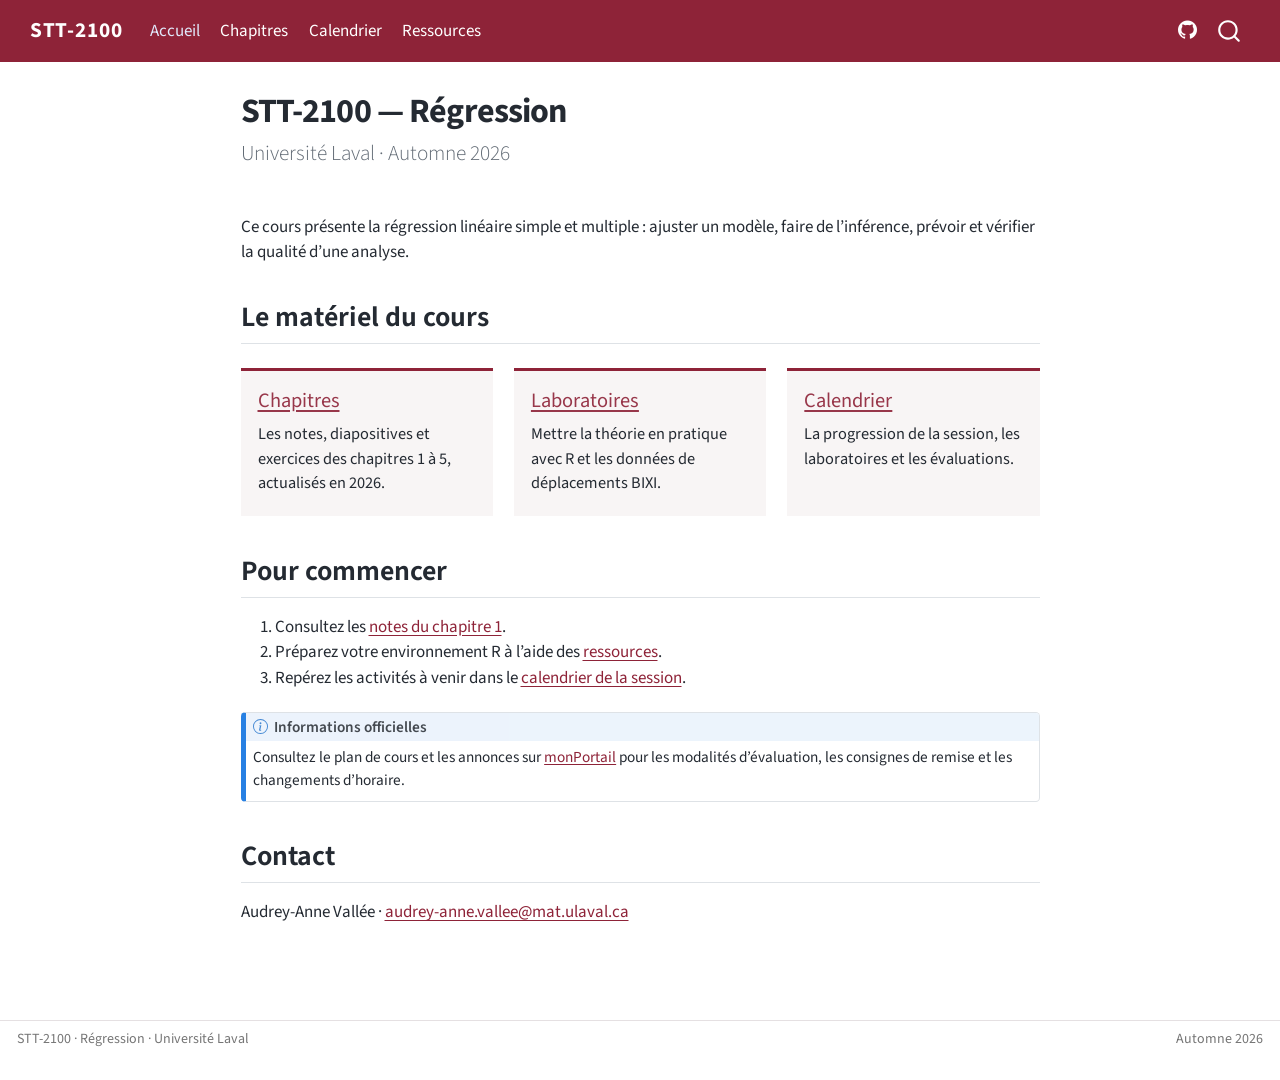
==== index.html @ 22b491d0 "Publier le site depuis STT-2100-Source (b36189ffb879fef04b51cada7df7cd076e72621f)" ====
<!DOCTYPE html>
<html xmlns="http://www.w3.org/1999/xhtml" lang="fr" xml:lang="fr"><head>

<meta charset="utf-8">
<meta name="generator" content="quarto-1.9.37">

<meta name="viewport" content="width=device-width, initial-scale=1.0, user-scalable=yes">


<title>STT-2100 — Régression – STT-2100</title>
<style>
/* Default styles provided by pandoc.
** See https://pandoc.org/MANUAL.html#variables-for-html for config info.
*/
code{white-space: pre-wrap;}
span.smallcaps{font-variant: small-caps;}
div.columns{display: flex; gap: min(4vw, 1.5em);}
div.column{flex: auto; overflow-x: auto;}
div.hanging-indent{margin-left: 1.5em; text-indent: -1.5em;}
ul.task-list{list-style: none;}
ul.task-list li input[type="checkbox"] {
  width: 0.8em;
  margin: 0 0.8em 0.2em -1em; /* quarto-specific, see https://github.com/quarto-dev/quarto-cli/issues/4556 */ 
  vertical-align: middle;
}
</style>


<script src="site_libs/quarto-nav/quarto-nav.js"></script>
<script src="site_libs/quarto-nav/headroom.min.js"></script>
<script src="site_libs/clipboard/clipboard.min.js"></script>
<script src="site_libs/quarto-search/autocomplete.umd.js"></script>
<script src="site_libs/quarto-search/fuse.min.js"></script>
<script src="site_libs/quarto-search/quarto-search.js"></script>
<meta name="quarto:offset" content="./">
<link href="./favicon.svg" rel="icon" type="image/svg+xml">
<script src="site_libs/quarto-html/quarto.js" type="module"></script>
<script src="site_libs/quarto-html/tabsets/tabsets.js" type="module"></script>
<script src="site_libs/quarto-html/popper.min.js"></script>
<script src="site_libs/quarto-html/tippy.umd.min.js"></script>
<script src="site_libs/quarto-html/anchor.min.js"></script>
<link href="site_libs/quarto-html/tippy.css" rel="stylesheet">
<link href="site_libs/quarto-html/quarto-syntax-highlighting-7f8f88aac4f3542376d5c11b86a4c14d.css" rel="stylesheet" id="quarto-text-highlighting-styles">
<script src="site_libs/bootstrap/bootstrap.min.js"></script>
<link href="site_libs/bootstrap/bootstrap-icons.css" rel="stylesheet">
<link href="site_libs/bootstrap/bootstrap-804a9949d5e82edf046a8d35f1d146f7.min.css" rel="stylesheet" append-hash="true" id="quarto-bootstrap" data-mode="light">
<script id="quarto-search-options" type="application/json">{
  "location": "navbar",
  "copy-button": false,
  "collapse-after": 3,
  "panel-placement": "end",
  "type": "overlay",
  "limit": 50,
  "keyboard-shortcut": [
    "f",
    "/",
    "s"
  ],
  "language": {
    "search-no-results-text": "Pas de résultats",
    "search-matching-documents-text": "documents trouvés",
    "search-copy-link-title": "Copier le lien vers la recherche",
    "search-hide-matches-text": "Cacher les correspondances additionnelles",
    "search-more-match-text": "correspondance de plus dans ce document",
    "search-more-matches-text": "correspondances de plus dans ce document",
    "search-clear-button-title": "Effacer",
    "search-text-placeholder": "",
    "search-detached-cancel-button-title": "Annuler",
    "search-submit-button-title": "Envoyer",
    "search-label": "Recherche"
  }
}</script>
<style>html{ scroll-behavior: smooth; }</style>


<link rel="stylesheet" href="styles.css">
</head>

<body class="nav-fixed fullcontent quarto-light">

<div id="quarto-search-results"></div>
  <header id="quarto-header" class="headroom fixed-top">
    <nav class="navbar navbar-expand-lg " data-bs-theme="dark">
      <div class="navbar-container container-fluid">
      <div class="navbar-brand-container mx-auto">
    <a class="navbar-brand" href="./index.html">
    <span class="navbar-title">STT-2100</span>
    </a>
  </div>
            <div id="quarto-search" class="" title="Recherche"></div>
          <button class="navbar-toggler" type="button" data-bs-toggle="collapse" data-bs-target="#navbarCollapse" aria-controls="navbarCollapse" role="menu" aria-expanded="false" aria-label="Basculer la navigation" onclick="if (window.quartoToggleHeadroom) { window.quartoToggleHeadroom(); }">
  <span class="navbar-toggler-icon"></span>
</button>
          <div class="collapse navbar-collapse" id="navbarCollapse">
            <ul class="navbar-nav navbar-nav-scroll me-auto">
  <li class="nav-item">
    <a class="nav-link active" href="./index.html" aria-current="page"> 
<span class="menu-text">Accueil</span></a>
  </li>  
  <li class="nav-item">
    <a class="nav-link" href="./cours.html"> 
<span class="menu-text">Chapitres</span></a>
  </li>  
  <li class="nav-item">
    <a class="nav-link" href="./calendrier.html"> 
<span class="menu-text">Calendrier</span></a>
  </li>  
  <li class="nav-item">
    <a class="nav-link" href="./ressources.html"> 
<span class="menu-text">Ressources</span></a>
  </li>  
</ul>
            <ul class="navbar-nav navbar-nav-scroll ms-auto">
  <li class="nav-item compact">
    <a class="nav-link" href="https://github.com/audreyannevallee/STT-2100"> <i class="bi bi-github" role="img" aria-label="Dépôt GitHub du cours">
</i> 
<span class="menu-text"></span></a>
  </li>  
</ul>
          </div> <!-- /navcollapse -->
            <div class="quarto-navbar-tools">
</div>
      </div> <!-- /container-fluid -->
    </nav>
</header>
<!-- content -->
<div id="quarto-content" class="quarto-container page-columns page-rows-contents page-layout-article page-navbar">
<!-- sidebar -->
<!-- margin-sidebar -->
    
<!-- main -->
<main class="content" id="quarto-document-content">

<header id="title-block-header" class="quarto-title-block default">
<div class="quarto-title">
<h1 class="title">STT-2100 — Régression</h1>
<p class="subtitle lead">Université Laval · Automne 2026</p>
</div>



<div class="quarto-title-meta">

    
  
    
  </div>
  


</header>


<p>Ce cours présente la régression linéaire simple et multiple : ajuster un modèle, faire de l’inférence, prévoir et vérifier la qualité d’une analyse.</p>
<section id="le-matériel-du-cours" class="level2">
<h2 class="anchored" data-anchor-id="le-matériel-du-cours">Le matériel du cours</h2>
<div class="course-links">
<section id="chapitres" class="level3 course-link">
<h3 class="anchored" data-anchor-id="chapitres"><a href="./cours.html">Chapitres</a></h3>
<p>Les notes, diapositives et exercices des chapitres 1 à 5, actualisés en 2026.</p>
</section>
<section id="laboratoires" class="level3 course-link">
<h3 class="anchored" data-anchor-id="laboratoires"><a href="./laboratoires.html">Laboratoires</a></h3>
<p>Mettre la théorie en pratique avec R et les données de déplacements BIXI.</p>
</section>
<section id="calendrier" class="level3 course-link">
<h3 class="anchored" data-anchor-id="calendrier"><a href="./calendrier.html">Calendrier</a></h3>
<p>La progression de la session, les laboratoires et les évaluations.</p>
</section>
</div>
</section>
<section id="pour-commencer" class="level2">
<h2 class="anchored" data-anchor-id="pour-commencer">Pour commencer</h2>
<ol type="1">
<li>Consultez les <a href="documents/chapitre-01-notes.pdf">notes du chapitre 1</a>.</li>
<li>Préparez votre environnement R à l’aide des <a href="./ressources.html">ressources</a>.</li>
<li>Repérez les activités à venir dans le <a href="./calendrier.html">calendrier de la session</a>.</li>
</ol>
<div class="callout callout-style-default callout-note callout-titled" title="Informations officielles">
<div class="callout-header d-flex align-content-center">
<div class="callout-icon-container">
<i class="callout-icon"></i>
</div>
<div class="callout-title-container flex-fill">
<span class="screen-reader-only">Note</span>Informations officielles
</div>
</div>
<div class="callout-body-container callout-body">
<p>Consultez le plan de cours et les annonces sur <a href="https://monportail.ulaval.ca/">monPortail</a> pour les modalités d’évaluation, les consignes de remise et les changements d’horaire.</p>
</div>
</div>
</section>
<section id="contact" class="level2">
<h2 class="anchored" data-anchor-id="contact">Contact</h2>
<p>Audrey-Anne Vallée · <a href="mailto:audrey-anne.vallee@mat.ulaval.ca">audrey-anne.vallee@mat.ulaval.ca</a></p>


</section>

</main> <!-- /main -->
<script id="quarto-html-after-body" type="application/javascript">
  window.document.addEventListener("DOMContentLoaded", function (event) {
    const icon = "";
    const anchorJS = new window.AnchorJS();
    anchorJS.options = {
      placement: 'right',
      icon: icon
    };
    anchorJS.add('.anchored');
    const isCodeAnnotation = (el) => {
      for (const clz of el.classList) {
        if (clz.startsWith('code-annotation-')) {                     
          return true;
        }
      }
      return false;
    }
    const onCopySuccess = function(e) {
      // button target
      const button = e.trigger;
      // don't keep focus
      button.blur();
      // flash "checked"
      button.classList.add('code-copy-button-checked');
      var currentTitle = button.getAttribute("title");
      button.setAttribute("title", "Copié");
      let tooltip;
      if (window.bootstrap) {
        button.setAttribute("data-bs-toggle", "tooltip");
        button.setAttribute("data-bs-placement", "left");
        button.setAttribute("data-bs-title", "Copié");
        tooltip = new bootstrap.Tooltip(button, 
          { trigger: "manual", 
            customClass: "code-copy-button-tooltip",
            offset: [0, -8]});
        tooltip.show();    
      }
      setTimeout(function() {
        if (tooltip) {
          tooltip.hide();
          button.removeAttribute("data-bs-title");
          button.removeAttribute("data-bs-toggle");
          button.removeAttribute("data-bs-placement");
        }
        button.setAttribute("title", currentTitle);
        button.classList.remove('code-copy-button-checked');
      }, 1000);
      // clear code selection
      e.clearSelection();
    }
    const getTextToCopy = function(trigger) {
      const outerScaffold = trigger.parentElement.cloneNode(true);
      const codeEl = outerScaffold.querySelector('code');
      for (const childEl of codeEl.children) {
        if (isCodeAnnotation(childEl)) {
          childEl.remove();
        }
      }
      return codeEl.innerText;
    }
    const clipboard = new window.ClipboardJS('.code-copy-button:not([data-in-quarto-modal])', {
      text: getTextToCopy
    });
    clipboard.on('success', onCopySuccess);
    if (window.document.getElementById('quarto-embedded-source-code-modal')) {
      const clipboardModal = new window.ClipboardJS('.code-copy-button[data-in-quarto-modal]', {
        text: getTextToCopy,
        container: window.document.getElementById('quarto-embedded-source-code-modal')
      });
      clipboardModal.on('success', onCopySuccess);
    }
      var localhostRegex = new RegExp(/^(?:http|https):\/\/localhost\:?[0-9]*\//);
      var mailtoRegex = new RegExp(/^mailto:/);
        var filterRegex = new RegExp("https:\/\/audreyannevallee\.github\.io\/STT-2100\/");
      var isInternal = (href) => {
          return filterRegex.test(href) || localhostRegex.test(href) || mailtoRegex.test(href);
      }
      // Inspect non-navigation links and adorn them if external
     var links = window.document.querySelectorAll('a[href]:not(.nav-link):not(.navbar-brand):not(.toc-action):not(.sidebar-link):not(.sidebar-item-toggle):not(.pagination-link):not(.no-external):not([aria-hidden]):not(.dropdown-item):not(.quarto-navigation-tool):not(.about-link)');
      for (var i=0; i<links.length; i++) {
        const link = links[i];
        if (!isInternal(link.href)) {
          // undo the damage that might have been done by quarto-nav.js in the case of
          // links that we want to consider external
          if (link.dataset.originalHref !== undefined) {
            link.href = link.dataset.originalHref;
          }
            // target, if specified
            link.setAttribute("target", "_blank");
            if (link.getAttribute("rel") === null) {
              link.setAttribute("rel", "noopener");
            }
        }
      }
    function tippyHover(el, contentFn, onTriggerFn, onUntriggerFn) {
      const config = {
        allowHTML: true,
        maxWidth: 500,
        delay: 100,
        arrow: false,
        appendTo: function(el) {
            return el.parentElement;
        },
        interactive: true,
        interactiveBorder: 10,
        theme: 'quarto',
        placement: 'bottom-start',
      };
      if (contentFn) {
        config.content = contentFn;
      }
      if (onTriggerFn) {
        config.onTrigger = onTriggerFn;
      }
      if (onUntriggerFn) {
        config.onUntrigger = onUntriggerFn;
      }
      window.tippy(el, config); 
    }
    const noterefs = window.document.querySelectorAll('a[role="doc-noteref"]');
    for (var i=0; i<noterefs.length; i++) {
      const ref = noterefs[i];
      tippyHover(ref, function() {
        // use id or data attribute instead here
        let href = ref.getAttribute('data-footnote-href') || ref.getAttribute('href');
        try { href = new URL(href).hash; } catch {}
        const id = href.replace(/^#\/?/, "");
        const note = window.document.getElementById(id);
        if (note) {
          return note.innerHTML;
        } else {
          return "";
        }
      });
    }
    const xrefs = window.document.querySelectorAll('a.quarto-xref');
    const processXRef = (id, note) => {
      // Strip column container classes
      const stripColumnClz = (el) => {
        el.classList.remove("page-full", "page-columns");
        if (el.children) {
          for (const child of el.children) {
            stripColumnClz(child);
          }
        }
      }
      stripColumnClz(note)
      if (id === null || id.startsWith('sec-')) {
        // Special case sections, only their first couple elements
        const container = document.createElement("div");
        if (note.children && note.children.length > 2) {
          container.appendChild(note.children[0].cloneNode(true));
          for (let i = 1; i < note.children.length; i++) {
            const child = note.children[i];
            if (child.tagName === "P" && child.innerText === "") {
              continue;
            } else {
              container.appendChild(child.cloneNode(true));
              break;
            }
          }
          if (window.Quarto?.typesetMath) {
            window.Quarto.typesetMath(container);
          }
          return container.innerHTML
        } else {
          if (window.Quarto?.typesetMath) {
            window.Quarto.typesetMath(note);
          }
          return note.innerHTML;
        }
      } else {
        // Remove any anchor links if they are present
        const anchorLink = note.querySelector('a.anchorjs-link');
        if (anchorLink) {
          anchorLink.remove();
        }
        if (window.Quarto?.typesetMath) {
          window.Quarto.typesetMath(note);
        }
        if (note.classList.contains("callout")) {
          return note.outerHTML;
        } else {
          return note.innerHTML;
        }
      }
    }
    for (var i=0; i<xrefs.length; i++) {
      const xref = xrefs[i];
      tippyHover(xref, undefined, function(instance) {
        instance.disable();
        let url = xref.getAttribute('href');
        let hash = undefined; 
        if (url.startsWith('#')) {
          hash = url;
        } else {
          try { hash = new URL(url).hash; } catch {}
        }
        if (hash) {
          const id = hash.replace(/^#\/?/, "");
          const note = window.document.getElementById(id);
          if (note !== null) {
            try {
              const html = processXRef(id, note.cloneNode(true));
              instance.setContent(html);
            } finally {
              instance.enable();
              instance.show();
            }
          } else {
            // See if we can fetch this
            fetch(url.split('#')[0])
            .then(res => res.text())
            .then(html => {
              const parser = new DOMParser();
              const htmlDoc = parser.parseFromString(html, "text/html");
              const note = htmlDoc.getElementById(id);
              if (note !== null) {
                const html = processXRef(id, note);
                instance.setContent(html);
              } 
            }).finally(() => {
              instance.enable();
              instance.show();
            });
          }
        } else {
          // See if we can fetch a full url (with no hash to target)
          // This is a special case and we should probably do some content thinning / targeting
          fetch(url)
          .then(res => res.text())
          .then(html => {
            const parser = new DOMParser();
            const htmlDoc = parser.parseFromString(html, "text/html");
            const note = htmlDoc.querySelector('main.content');
            if (note !== null) {
              // This should only happen for chapter cross references
              // (since there is no id in the URL)
              // remove the first header
              if (note.children.length > 0 && note.children[0].tagName === "HEADER") {
                note.children[0].remove();
              }
              const html = processXRef(null, note);
              instance.setContent(html);
            } 
          }).finally(() => {
            instance.enable();
            instance.show();
          });
        }
      }, function(instance) {
      });
    }
        let selectedAnnoteEl;
        const selectorForAnnotation = ( cell, annotation) => {
          let cellAttr = 'data-code-cell="' + cell + '"';
          let lineAttr = 'data-code-annotation="' +  annotation + '"';
          const selector = 'span[' + cellAttr + '][' + lineAttr + ']';
          return selector;
        }
        const selectCodeLines = (annoteEl) => {
          const doc = window.document;
          const targetCell = annoteEl.getAttribute("data-target-cell");
          const targetAnnotation = annoteEl.getAttribute("data-target-annotation");
          const annoteSpan = window.document.querySelector(selectorForAnnotation(targetCell, targetAnnotation));
          const lines = annoteSpan.getAttribute("data-code-lines").split(",");
          const lineIds = lines.map((line) => {
            return targetCell + "-" + line;
          })
          let top = null;
          let height = null;
          let parent = null;
          if (lineIds.length > 0) {
              //compute the position of the single el (top and bottom and make a div)
              const el = window.document.getElementById(lineIds[0]);
              top = el.offsetTop;
              height = el.offsetHeight;
              parent = el.parentElement.parentElement;
            if (lineIds.length > 1) {
              const lastEl = window.document.getElementById(lineIds[lineIds.length - 1]);
              const bottom = lastEl.offsetTop + lastEl.offsetHeight;
              height = bottom - top;
            }
            if (top !== null && height !== null && parent !== null) {
              // cook up a div (if necessary) and position it 
              let div = window.document.getElementById("code-annotation-line-highlight");
              if (div === null) {
                div = window.document.createElement("div");
                div.setAttribute("id", "code-annotation-line-highlight");
                div.style.position = 'absolute';
                parent.appendChild(div);
              }
              div.style.top = top - 2 + "px";
              div.style.height = height + 4 + "px";
              div.style.left = 0;
              let gutterDiv = window.document.getElementById("code-annotation-line-highlight-gutter");
              if (gutterDiv === null) {
                gutterDiv = window.document.createElement("div");
                gutterDiv.setAttribute("id", "code-annotation-line-highlight-gutter");
                gutterDiv.style.position = 'absolute';
                const codeCell = window.document.getElementById(targetCell);
                const gutter = codeCell.querySelector('.code-annotation-gutter');
                gutter.appendChild(gutterDiv);
              }
              gutterDiv.style.top = top - 2 + "px";
              gutterDiv.style.height = height + 4 + "px";
            }
            selectedAnnoteEl = annoteEl;
          }
        };
        const unselectCodeLines = () => {
          const elementsIds = ["code-annotation-line-highlight", "code-annotation-line-highlight-gutter"];
          elementsIds.forEach((elId) => {
            const div = window.document.getElementById(elId);
            if (div) {
              div.remove();
            }
          });
          selectedAnnoteEl = undefined;
        };
          // Handle positioning of the toggle
      window.addEventListener(
        "resize",
        throttle(() => {
          elRect = undefined;
          if (selectedAnnoteEl) {
            selectCodeLines(selectedAnnoteEl);
          }
        }, 10)
      );
      function throttle(fn, ms) {
      let throttle = false;
      let timer;
        return (...args) => {
          if(!throttle) { // first call gets through
              fn.apply(this, args);
              throttle = true;
          } else { // all the others get throttled
              if(timer) clearTimeout(timer); // cancel #2
              timer = setTimeout(() => {
                fn.apply(this, args);
                timer = throttle = false;
              }, ms);
          }
        };
      }
        // Attach click handler to the DT
        const annoteDls = window.document.querySelectorAll('dt[data-target-cell]');
        for (const annoteDlNode of annoteDls) {
          annoteDlNode.addEventListener('click', (event) => {
            const clickedEl = event.target;
            if (clickedEl !== selectedAnnoteEl) {
              unselectCodeLines();
              const activeEl = window.document.querySelector('dt[data-target-cell].code-annotation-active');
              if (activeEl) {
                activeEl.classList.remove('code-annotation-active');
              }
              selectCodeLines(clickedEl);
              clickedEl.classList.add('code-annotation-active');
            } else {
              // Unselect the line
              unselectCodeLines();
              clickedEl.classList.remove('code-annotation-active');
            }
          });
        }
    const findCites = (el) => {
      const parentEl = el.parentElement;
      if (parentEl) {
        const cites = parentEl.dataset.cites;
        if (cites) {
          return {
            el,
            cites: cites.split(' ')
          };
        } else {
          return findCites(el.parentElement)
        }
      } else {
        return undefined;
      }
    };
    var bibliorefs = window.document.querySelectorAll('a[role="doc-biblioref"]');
    for (var i=0; i<bibliorefs.length; i++) {
      const ref = bibliorefs[i];
      const citeInfo = findCites(ref);
      if (citeInfo) {
        tippyHover(citeInfo.el, function() {
          var popup = window.document.createElement('div');
          citeInfo.cites.forEach(function(cite) {
            var citeDiv = window.document.createElement('div');
            citeDiv.classList.add('hanging-indent');
            citeDiv.classList.add('csl-entry');
            var biblioDiv = window.document.getElementById('ref-' + cite);
            if (biblioDiv) {
              citeDiv.innerHTML = biblioDiv.innerHTML;
            }
            popup.appendChild(citeDiv);
          });
          return popup.innerHTML;
        });
      }
    }
  });
  </script>
</div> <!-- /content -->
<footer class="footer">
  <div class="nav-footer">
    <div class="nav-footer-left">
<p>STT-2100 · Régression · Université Laval</p>
</div>   
    <div class="nav-footer-center">
      &nbsp;
    </div>
    <div class="nav-footer-right">
<p>Automne 2026</p>
</div>
  </div>
</footer>




<script src="site_libs/quarto-html/zenscroll-min.js"></script>
</body></html>
---- site_libs/quarto-html/tippy.css ----
.tippy-box[data-animation=fade][data-state=hidden]{opacity:0}[data-tippy-root]{max-width:calc(100vw - 10px)}.tippy-box{position:relative;background-color:#333;color:#fff;border-radius:4px;font-size:14px;line-height:1.4;white-space:normal;outline:0;transition-property:transform,visibility,opacity}.tippy-box[data-placement^=top]>.tippy-arrow{bottom:0}.tippy-box[data-placement^=top]>.tippy-arrow:before{bottom:-7px;left:0;border-width:8px 8px 0;border-top-color:initial;transform-origin:center top}.tippy-box[data-placement^=bottom]>.tippy-arrow{top:0}.tippy-box[data-placement^=bottom]>.tippy-arrow:before{top:-7px;left:0;border-width:0 8px 8px;border-bottom-color:initial;transform-origin:center bottom}.tippy-box[data-placement^=left]>.tippy-arrow{right:0}.tippy-box[data-placement^=left]>.tippy-arrow:before{border-width:8px 0 8px 8px;border-left-color:initial;right:-7px;transform-origin:center left}.tippy-box[data-placement^=right]>.tippy-arrow{left:0}.tippy-box[data-placement^=right]>.tippy-arrow:before{left:-7px;border-width:8px 8px 8px 0;border-right-color:initial;transform-origin:center right}.tippy-box[data-inertia][data-state=visible]{transition-timing-function:cubic-bezier(.54,1.5,.38,1.11)}.tippy-arrow{width:16px;height:16px;color:#333}.tippy-arrow:before{content:"";position:absolute;border-color:transparent;border-style:solid}.tippy-content{position:relative;padding:5px 9px;z-index:1}
---- site_libs/quarto-html/quarto-syntax-highlighting-7f8f88aac4f3542376d5c11b86a4c14d.css ----
/* quarto syntax highlight colors */
:root {
  --quarto-hl-ot-color: #003B4F;
  --quarto-hl-at-color: #657422;
  --quarto-hl-ss-color: #20794D;
  --quarto-hl-an-color: #5E5E5E;
  --quarto-hl-fu-color: #4758AB;
  --quarto-hl-st-color: #20794D;
  --quarto-hl-cf-color: #003B4F;
  --quarto-hl-op-color: #5E5E5E;
  --quarto-hl-er-color: #AD0000;
  --quarto-hl-bn-color: #AD0000;
  --quarto-hl-al-color: #AD0000;
  --quarto-hl-va-color: #111111;
  --quarto-hl-bu-color: inherit;
  --quarto-hl-ex-color: inherit;
  --quarto-hl-pp-color: #AD0000;
  --quarto-hl-in-color: #5E5E5E;
  --quarto-hl-vs-color: #20794D;
  --quarto-hl-wa-color: #5E5E5E;
  --quarto-hl-do-color: #5E5E5E;
  --quarto-hl-im-color: #00769E;
  --quarto-hl-ch-color: #20794D;
  --quarto-hl-dt-color: #AD0000;
  --quarto-hl-fl-color: #AD0000;
  --quarto-hl-co-color: #5E5E5E;
  --quarto-hl-cv-color: #5E5E5E;
  --quarto-hl-cn-color: #8f5902;
  --quarto-hl-sc-color: #5E5E5E;
  --quarto-hl-dv-color: #AD0000;
  --quarto-hl-kw-color: #003B4F;
}

/* other quarto variables */
:root {
  --quarto-font-monospace: SFMono-Regular, Menlo, Monaco, Consolas, "Liberation Mono", "Courier New", monospace;
}

/* syntax highlight based on Pandoc's rules */
pre > code.sourceCode > span {
  color: #003B4F;
}

code.sourceCode > span {
  color: #003B4F;
}

div.sourceCode,
div.sourceCode pre.sourceCode {
  color: #003B4F;
}

/* Normal */
code span {
  color: #003B4F;
}

/* Alert */
code span.al {
  color: #AD0000;
  font-style: inherit;
}

/* Annotation */
code span.an {
  color: #5E5E5E;
  font-style: inherit;
}

/* Attribute */
code span.at {
  color: #657422;
  font-style: inherit;
}

/* BaseN */
code span.bn {
  color: #AD0000;
  font-style: inherit;
}

/* BuiltIn */
code span.bu {
  font-style: inherit;
}

/* ControlFlow */
code span.cf {
  color: #003B4F;
  font-weight: bold;
  font-style: inherit;
}

/* Char */
code span.ch {
  color: #20794D;
  font-style: inherit;
}

/* Constant */
code span.cn {
  color: #8f5902;
  font-style: inherit;
}

/* Comment */
code span.co {
  color: #5E5E5E;
  font-style: inherit;
}

/* CommentVar */
code span.cv {
  color: #5E5E5E;
  font-style: italic;
}

/* Documentation */
code span.do {
  color: #5E5E5E;
  font-style: italic;
}

/* DataType */
code span.dt {
  color: #AD0000;
  font-style: inherit;
}

/* DecVal */
code span.dv {
  color: #AD0000;
  font-style: inherit;
}

/* Error */
code span.er {
  color: #AD0000;
  font-style: inherit;
}

/* Extension */
code span.ex {
  font-style: inherit;
}

/* Float */
code span.fl {
  color: #AD0000;
  font-style: inherit;
}

/* Function */
code span.fu {
  color: #4758AB;
  font-style: inherit;
}

/* Import */
code span.im {
  color: #00769E;
  font-style: inherit;
}

/* Information */
code span.in {
  color: #5E5E5E;
  font-style: inherit;
}

/* Keyword */
code span.kw {
  color: #003B4F;
  font-weight: bold;
  font-style: inherit;
}

/* Operator */
code span.op {
  color: #5E5E5E;
  font-style: inherit;
}

/* Other */
code span.ot {
  color: #003B4F;
  font-style: inherit;
}

/* Preprocessor */
code span.pp {
  color: #AD0000;
  font-style: inherit;
}

/* SpecialChar */
code span.sc {
  color: #5E5E5E;
  font-style: inherit;
}

/* SpecialString */
code span.ss {
  color: #20794D;
  font-style: inherit;
}

/* String */
code span.st {
  color: #20794D;
  font-style: inherit;
}

/* Variable */
code span.va {
  color: #111111;
  font-style: inherit;
}

/* VerbatimString */
code span.vs {
  color: #20794D;
  font-style: inherit;
}

/* Warning */
code span.wa {
  color: #5E5E5E;
  font-style: italic;
}

.prevent-inlining {
  content: "</";
}

/*# sourceMappingURL=789ad8cd35626ba772517505b42a116e.css.map */
---- styles.css ----
:root {
  --course-accent: #8e2338;
  --course-ink: #242a32;
}

body { color: var(--course-ink); }
#quarto-content { max-width: 1180px; margin-inline: auto; }
#title-block-header { margin-bottom: 2rem; }
#title-block-header .title { font-weight: 700; letter-spacing: -.025em; }
#title-block-header .subtitle { color: #626b75; }
h2 { margin-top: 2.2rem; font-weight: 650; }
a { color: var(--course-accent); text-underline-offset: .15em; }
a:hover { color: #601327; }
.navbar-brand { font-weight: 700; letter-spacing: .04em; }
.navbar a, .navbar a:hover { color: white; }
.course-links { display: grid; grid-template-columns: repeat(3, 1fr); gap: 1.25rem; margin: 1.4rem 0 2rem; }
.course-link { border-top: 3px solid var(--course-accent); padding: .8rem 1rem .2rem; background: #f8f5f5; }
.course-link h3 { font-size: 1.2rem; margin-top: .25rem; }
.course-link p { font-size: .96rem; }
.btn-primary { background: var(--course-accent); border-color: var(--course-accent); }
.btn-primary:hover { background: #601327; border-color: #601327; }
.btn-outline-primary { color: var(--course-accent); border-color: var(--course-accent); }
.btn-outline-primary:hover { color: white; background: var(--course-accent); border-color: var(--course-accent); }
.btn { margin: .3rem .35rem .3rem 0; }
.table { font-size: .96rem; }
.table th { background: #f5f2f3; }
.nav-footer { border-top: 1px solid #e5e0e2; }
:focus-visible { outline: 3px solid #a85d16; outline-offset: 3px; }
@media (max-width: 767px) {
  .course-links { grid-template-columns: 1fr; gap: .7rem; }
  .table { font-size: .88rem; }
  #title-block-header .title { font-size: 2rem; }
}
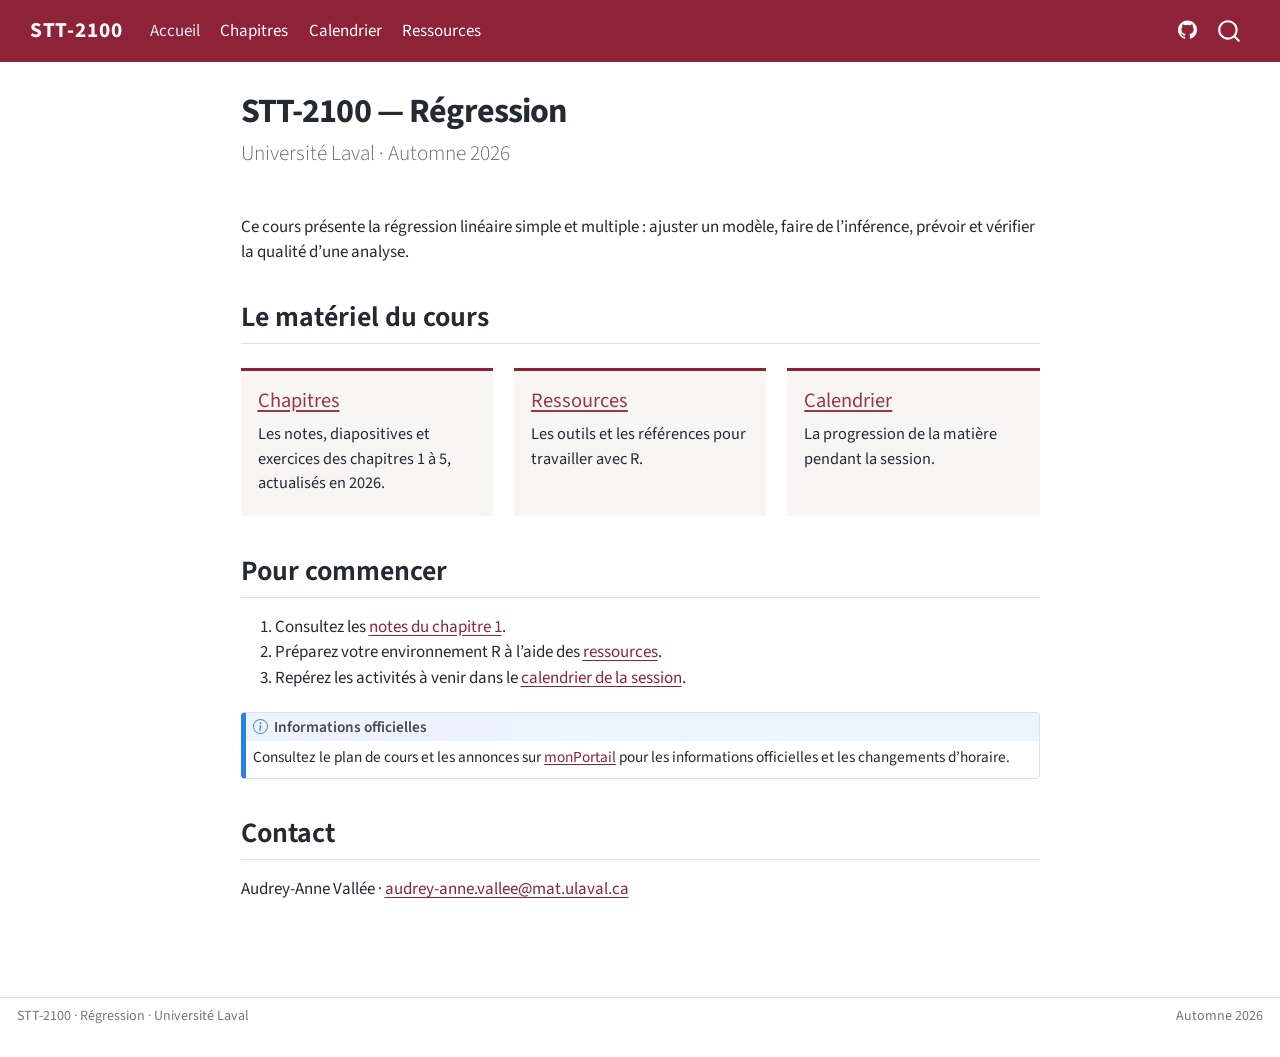
==== commit 8d4efa1f: "Publier le site depuis STT-2100-Source (99f6afd117f29aa3ce18566529ed8ff76e53d8c3)" ====
--- a/index.html
+++ b/index.html
@@ -159,20 +159,20 @@
 <h3 class="anchored" data-anchor-id="chapitres"><a href="./cours.html">Chapitres</a></h3>
 <p>Les notes, diapositives et exercices des chapitres 1 à 5, actualisés en 2026.</p>
 </section>
-<section id="laboratoires" class="level3 course-link">
-<h3 class="anchored" data-anchor-id="laboratoires"><a href="./laboratoires.html">Laboratoires</a></h3>
-<p>Mettre la théorie en pratique avec R et les données de déplacements BIXI.</p>
+<section id="ressources" class="level3 course-link">
+<h3 class="anchored" data-anchor-id="ressources"><a href="./ressources.html">Ressources</a></h3>
+<p>Les outils et les références pour travailler avec R.</p>
 </section>
 <section id="calendrier" class="level3 course-link">
 <h3 class="anchored" data-anchor-id="calendrier"><a href="./calendrier.html">Calendrier</a></h3>
-<p>La progression de la session, les laboratoires et les évaluations.</p>
+<p>La progression de la matière pendant la session.</p>
 </section>
 </div>
 </section>
 <section id="pour-commencer" class="level2">
 <h2 class="anchored" data-anchor-id="pour-commencer">Pour commencer</h2>
 <ol type="1">
-<li>Consultez les <a href="documents/chapitre-01-notes.pdf">notes du chapitre 1</a>.</li>
+<li>Consultez les <a href="documents/chapitre-01-notes.pdf" target="_blank" rel="noopener">notes du chapitre 1</a>.</li>
 <li>Préparez votre environnement R à l’aide des <a href="./ressources.html">ressources</a>.</li>
 <li>Repérez les activités à venir dans le <a href="./calendrier.html">calendrier de la session</a>.</li>
 </ol>
@@ -186,7 +186,7 @@
 </div>
 </div>
 <div class="callout-body-container callout-body">
-<p>Consultez le plan de cours et les annonces sur <a href="https://monportail.ulaval.ca/">monPortail</a> pour les modalités d’évaluation, les consignes de remise et les changements d’horaire.</p>
+<p>Consultez le plan de cours et les annonces sur <a href="https://monportail.ulaval.ca/">monPortail</a> pour les informations officielles et les changements d’horaire.</p>
 </div>
 </div>
 </section>
